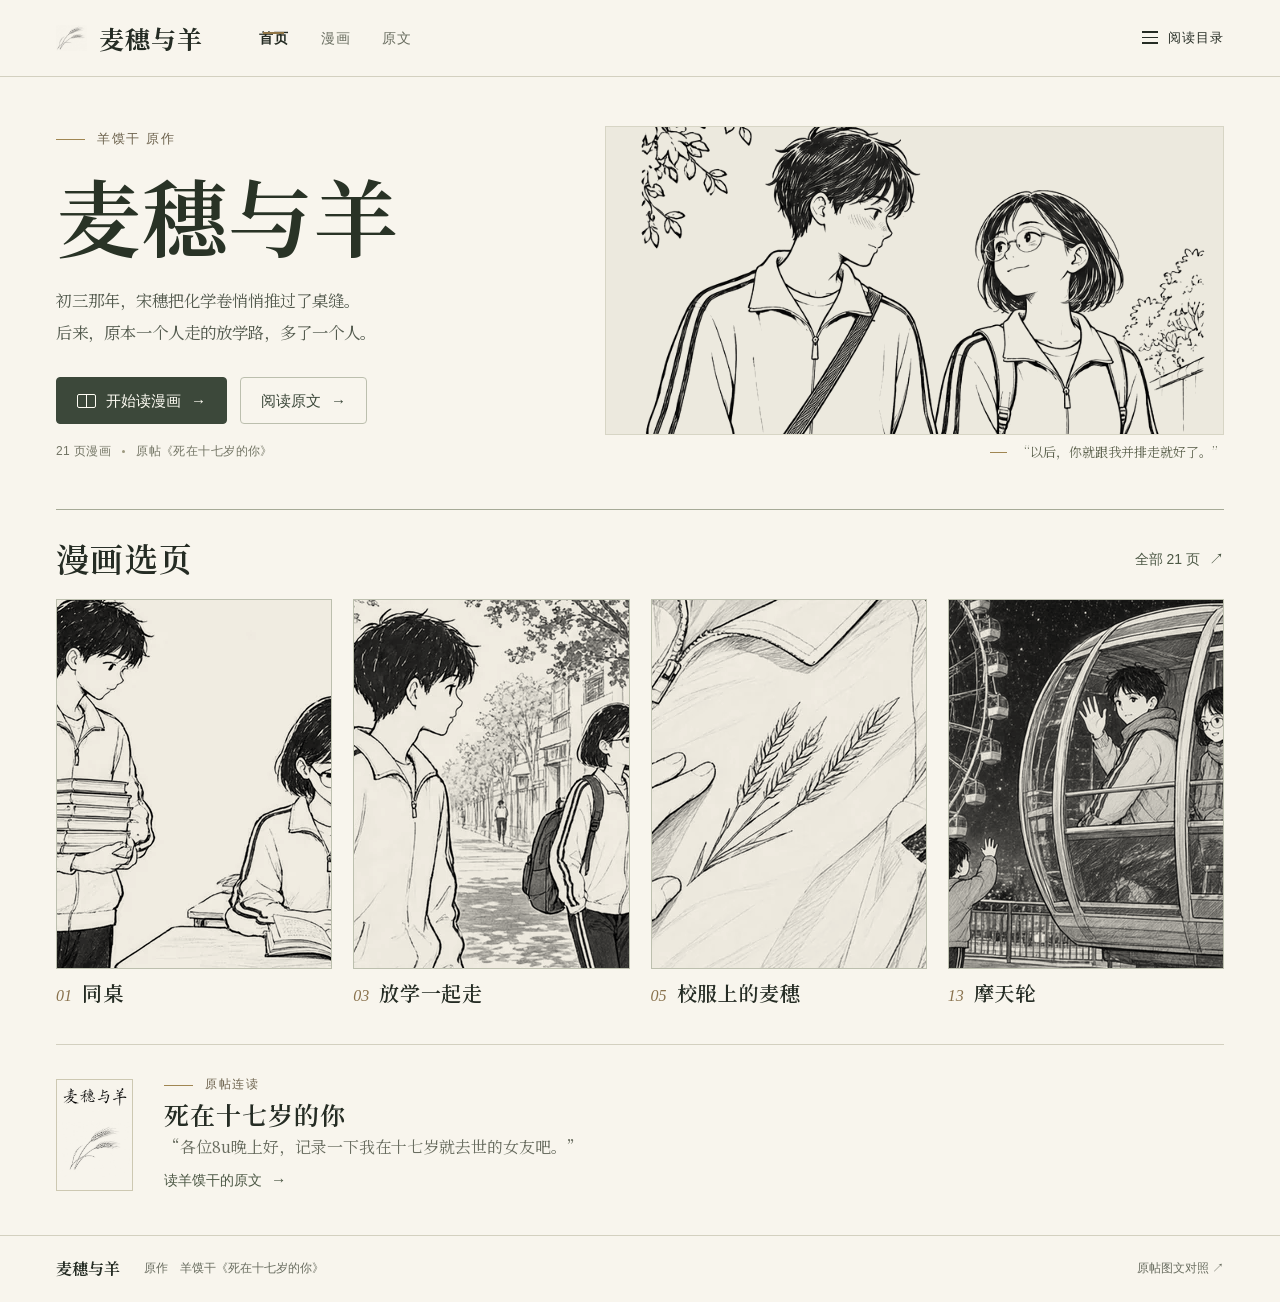
==== index.html @ 41714033 "Publish 麦穗与羊 comic and original story reader" ====
<!doctype html>
<html lang="zh-CN">
<head>
  <meta charset="utf-8">
  <meta name="viewport" content="width=device-width, initial-scale=1, viewport-fit=cover">
  <meta name="theme-color" content="#f8f5ed">
  <meta name="description" content="在线阅读《麦穗与羊》全本六格漫画与羊馍干的原帖《死在十七岁的你》。">
  <meta property="og:title" content="麦穗与羊 · 图文读本">
  <meta property="og:description" content="从一张化学卷，到两个人的放学路。读完整漫画，也读杨沫写下的故事。">
  <meta property="og:image" content="https://jiayang-buaa.github.io/maisu-yu-yang/media/hero.webp">
  <title>麦穗与羊 · 图文读本</title>
  <link rel="icon" href="./media/wheat.webp" type="image/webp">
  <link rel="stylesheet" href="./reader.css">
  <script defer src="./reader.js"></script>
</head>
<body>
  <a class="skip" href="#main">跳到正文</a>
  <header class="mast">
    <div class="wrap mast-inner">
      <a class="brand" href="#home" aria-label="麦穗与羊首页"><img src="./media/wheat.webp" alt=""><span>麦穗与羊</span></a>
      <nav class="site-nav" aria-label="主导航">
        <a href="#home" data-nav="home" aria-current="page">首页</a>
        <a href="#comic/1" data-nav="comic" data-resume="comic">漫画</a>
        <a href="#text/1" data-nav="text" data-resume="text">原文</a>
      </nav>
      <button class="toc-trigger" type="button" aria-label="阅读目录" data-open-toc><i class="list-icon" aria-hidden="true"></i><span>阅读目录</span></button>
    </div>
  </header>
  <main id="main" tabindex="-1">
    <div id="home">
      <section class="hero wrap" aria-labelledby="book-title">
        <div class="hero-copy">
          <p class="byline"><span></span>羊馍干 原作</p>
          <h1 id="book-title">麦穗与羊</h1>
          <p class="intro">初三那年，宋穗把化学卷悄悄推过了桌缝。<br class="wide">后来，原本一个人走的放学路，多了一个人。</p>
          <div class="actions">
            <a class="primary" href="#comic/1" data-resume="comic"><i class="book-icon" aria-hidden="true"></i><span data-comic-label>开始读漫画</span><span aria-hidden="true">→</span></a>
            <a class="secondary" href="#text/1" data-resume="text"><span data-text-label>阅读原文</span><span aria-hidden="true">→</span></a>
          </div>
          <p class="hero-facts">21 页漫画<span></span>原帖《死在十七岁的你》</p>
        </div>
        <figure class="hero-art">
          <div class="hero-image"><img src="./media/hero.webp" width="768" height="512" alt="放学时，杨沫和宋穗背着书包并排走在树下。" fetchpriority="high"></div>
          <figcaption><span class="quote-rule"></span>“以后，你就跟我并排走就好了。”</figcaption>
        </figure>
      </section>
      <section class="shelf wrap" aria-labelledby="shelf-title">
        <div class="section-head"><h2 id="shelf-title">漫画选页</h2><button class="text-link" data-open-toc="comic">全部 21 页 <span aria-hidden="true">↗</span></button></div>
        <div class="cards" id="cards"></div>
      </section>
      <section class="original-note wrap" aria-labelledby="original-title">
        <img src="./media/cover.webp" class="cover" width="971" height="1619" loading="lazy" alt="《麦穗与羊》麦穗线稿封面">
        <div><p class="byline"><span></span>原帖连读</p><h2 id="original-title">死在十七岁的你</h2>
        <blockquote>“各位8u晚上好，记录一下我在十七岁就去世的女友吧。”</blockquote>
        <a class="text-link" href="#text/1" data-resume="text">读羊馍干的原文 <span aria-hidden="true">→</span></a></div>
      </section>
    </div>
    <section id="reader" class="wrap reader" hidden aria-label="阅读器"></section>
    <noscript><p class="wrap">漫画与文字阅读器需要启用 JavaScript。也可以直接打开<a href="./facsimile/index.html">原帖图文连读版</a>。</p></noscript>
  </main>
  <footer class="foot"><div class="wrap"><span>麦穗与羊</span><span>原作　羊馍干《死在十七岁的你》</span><a href="./facsimile/index.html">原帖图文对照 ↗</a></div></footer>
  <dialog id="toc" class="toc" aria-labelledby="toc-title">
    <div class="dialog-heading"><h2 id="toc-title">阅读目录</h2><button class="cross" data-close="toc" aria-label="关闭目录">×</button></div>
    <div class="tabs" aria-label="目录类型"><button data-tab="comic">漫画</button><button data-tab="text">原文</button></div>
    <div class="toc-entries" id="toc-entries"></div>
  </dialog>
  <dialog id="zoom" class="zoom" aria-label="漫画原图">
    <div class="zoom-tools"><button id="scale" type="button">放大</button><button data-close="zoom" type="button">关闭 ×</button></div>
    <div class="zoom-scroll"><img id="zoom-page" alt=""></div>
  </dialog>
</body>
</html>
---- reader.css ----
@font-face{font-family:WheatTitle;src:url('media/type/title.woff2') format('woff2');font-weight:400 700;font-display:swap}
@font-face{font-family:WheatBody;src:url('media/type/body.woff2') format('woff2');font-weight:400;font-display:swap}
:root{--paper:#f8f5ed;--paper2:#f0ebdf;--ink:#252c24;--quiet:#696d60;--fine:#d3d0c0;--olive:#3c483a;--grain:#927646;--serif:WheatTitle,"Songti SC","STSong","Noto Serif CJK SC",SimSun,serif;--bodyserif:"Songti SC","Noto Serif CJK SC","STSong",SimSun,serif;--ui:-apple-system,BlinkMacSystemFont,"Segoe UI","Microsoft YaHei",sans-serif;color-scheme:light}
*{box-sizing:border-box}body{margin:0;background:var(--paper);color:var(--ink);font:16px/1.6 var(--ui);-webkit-font-smoothing:antialiased}img{max-width:100%;display:block}a{color:inherit;text-decoration:none}button{font:inherit;color:inherit;cursor:pointer}button:disabled{cursor:default;opacity:.4}button,a{touch-action:manipulation}button:focus-visible,a:focus-visible{outline:3px solid #a87529;outline-offset:4px}button{background:none;border:0}h1,h2,h3,p,figure,blockquote{margin:0}h1,h2,h3{font-family:var(--serif)}[hidden]{display:none!important}.wrap{width:min(1240px,calc(100% - 112px));margin-inline:auto}.skip{position:fixed;top:-100px;left:8px;z-index:10;background:white;padding:8px}.skip:focus{top:8px}#main:focus{outline:0}
.mast{border-bottom:1px solid var(--fine)}.mast-inner{height:76px;display:flex;align-items:center;gap:56px}.brand{display:inline-flex;align-items:center;gap:12px;font:700 25px/1 var(--serif);letter-spacing:.04em;white-space:nowrap}.brand img{width:31px;height:38px;object-fit:contain;mix-blend-mode:multiply}.site-nav{display:flex;align-items:center;gap:32px;align-self:stretch}.site-nav>a{position:relative;display:grid;place-items:center;font-size:14px;color:var(--quiet);letter-spacing:.06em}.site-nav>a[aria-current]{color:var(--ink);font-weight:650}.site-nav>a[aria-current]:after{content:"";position:absolute;background:var(--grain);height:2px;bottom:15px;left:15%;right:15%}.toc-trigger{margin-left:auto;display:flex;align-items:center;gap:10px;font-size:13px;letter-spacing:.07em;padding:8px 0 8px 12px}.list-icon{width:16px;height:13px;background:repeating-linear-gradient(to bottom,currentColor 0 1.5px,transparent 1.5px 5.5px);display:inline-block}.book-icon{width:19px;height:14px;border:1.4px solid currentColor;border-radius:2px;position:relative;display:inline-block}.book-icon:after{content:"";position:absolute;top:-1px;bottom:-1px;left:48%;border-left:1px solid currentColor}
.hero{display:grid;grid-template-columns:.89fr 1.11fr;align-items:center;column-gap:4.5%;padding-top:40px;padding-bottom:39px}.hero-copy{padding:12px 0 9px}.byline{display:flex;align-items:center;gap:12px;font-size:13px;color:#6d634e;letter-spacing:.13em}.byline span,.quote-rule{display:inline-block;width:29px;height:1px;background:#a08652}.hero h1{font-size:clamp(68px,6.6vw,100px);line-height:1.25;letter-spacing:.025em;font-weight:650;margin:12px 0 18px;color:#293326}.intro{color:#555c50;font-family:var(--bodyserif);font-size:clamp(16px,1.28vw,20px);line-height:1.95}.actions{display:flex;align-items:center;gap:13px;margin-top:28px}.primary,.secondary{border-radius:4px;display:inline-flex;align-items:center;justify-content:center;gap:10px;min-height:47px;padding:10px 20px;font-size:15px;font-weight:550}.primary{background:var(--olive);color:#fffdf4;border:1px solid var(--olive)}.secondary{border:1px solid #bcbfae;color:var(--olive)}.secondary:hover,.toc-trigger:hover,.text-link:hover{color:#805c22}.primary:hover{background:#2b372a}.hero-facts{display:flex;align-items:center;gap:11px;margin-top:18px;color:#737565;font-size:12px;letter-spacing:.035em}.hero-facts span{height:3px;width:3px;border-radius:50%;background:#9b987f}.hero-art{align-self:center;padding-top:2px}.hero-image{overflow:hidden;background:#ece9de;border:1px solid #d7d5c5;position:relative}.hero-image img{width:100%;height:clamp(270px,24vw,355px);object-fit:cover;object-position:50% 51%;mix-blend-mode:multiply;filter:contrast(1.08)}.hero-art figcaption{display:flex;justify-content:flex-end;align-items:center;gap:10px;margin-top:7px;font-family:var(--bodyserif);color:#606551;font-size:13px}.quote-rule{width:17px}
.shelf{border-top:1px solid #a6aa97;padding:26px 0 37px}.section-head{display:flex;align-items:center;justify-content:space-between;gap:15px;margin-bottom:18px}.section-head h2,.original-note h2{font-size:clamp(30px,2.6vw,40px);font-weight:620;letter-spacing:.04em;line-height:1.35}.text-link{display:inline-flex;align-items:center;gap:9px;font-size:14px;padding:2px 0;color:#4c5845}.text-link span{font-family:var(--ui);font-size:1.1em}.cards{display:grid;grid-template-columns:repeat(4,minmax(0,1fr));gap:21px}.card{min-width:0;display:block}.card-art{border:1px solid #bcbfae;background:#f2eee3;overflow:hidden}.card-art img{width:100%;aspect-ratio:1.85;object-fit:cover;object-position:50% 44%;mix-blend-mode:multiply;transition:transform .25s}.card:hover img{transform:scale(1.035)}.card-label{display:flex;align-items:baseline;gap:10px;margin-top:10px}.card-label small{font:italic 16px/1 Georgia,serif;color:#89724d}.card-label strong{font:600 20px/1.4 var(--serif);letter-spacing:.035em}.original-note{border-top:1px solid var(--fine);padding:30px 0 40px;display:flex;align-items:center;gap:31px}.original-note .cover{width:77px;height:112px;object-fit:cover;border:1px solid var(--fine);mix-blend-mode:multiply}.original-note .byline{font-size:12px}.original-note h2{font-size:25px;margin:3px 0 2px}.original-note blockquote{font:16px/1.75 var(--bodyserif);color:var(--quiet)}.original-note .text-link{margin-top:5px}.foot{border-top:1px solid var(--fine);color:var(--quiet)}.foot .wrap{min-height:66px;display:flex;gap:24px;align-items:center;font-size:12px}.foot .wrap>span:first-child{font:650 16px var(--serif);color:var(--ink)}.foot a{margin-left:auto}
.reader{padding:25px 0 52px;min-height:70vh}.reader-shell{width:min(100%,900px);margin:auto}.read-head,.read-bottom{display:flex;align-items:center;justify-content:space-between;gap:12px}.read-head{padding:0 0 16px}.crumbs{font-size:13px;color:var(--quiet);display:flex;align-items:baseline;gap:8px;flex-wrap:wrap}.crumbs b{color:var(--ink);font-weight:600}.tools,.paging,.text-options{display:flex;align-items:center;gap:8px}.rd-button{border:1px solid #c9c9b9;border-radius:4px;background:#faf8f1;display:inline-flex;align-items:center;justify-content:center;min-height:37px;padding:5px 12px;gap:5px;font-size:13px;white-space:nowrap}.rd-button:hover:not(:disabled){background:#eae8dc}.comic-sheet{display:block;cursor:zoom-in;padding:0;width:100%;border:1px solid #d1d0c2;background:white}.comic-sheet img{width:100%;height:auto}.read-bottom{padding:20px 0 6px}.read-bottom .meter{font:15px Georgia,serif;color:var(--quiet)}.meter span{font-family:var(--ui);font-size:12px;margin-left:4px}.text-shell{width:min(100%,820px);margin:auto}.prose{background:#fdfbf6;border:1px solid var(--fine);padding:clamp(23px,5vw,66px);font-family:var(--bodyserif);font-size:var(--reading-size,20px);color:#292c27}.prose h1{font-size:clamp(28px,4vw,44px);line-height:1.4;margin:5px 0 22px;font-weight:620}.prose .section-mark{font:12px/1.5 var(--ui);color:var(--grain);letter-spacing:.10em}.prose p{line-height:1.97;letter-spacing:.025em;margin:0 0 .92em;white-space:pre-line;overflow-wrap:anywhere}.prose figure{margin:16px auto 27px;max-width:490px}.prose figure img{width:100%;mix-blend-mode:multiply}.prose figcaption{font-size:12px;color:var(--quiet);text-align:center}.text-options .rd-button{min-width:38px}.read-source{font-size:13px;color:var(--quiet);text-decoration:underline;text-underline-offset:3px}.rd-info{text-align:center;letter-spacing:.03em;font-size:12px;color:var(--quiet);margin-top:18px}.load-error{padding:35px 0}.load-error button{text-decoration:underline}
dialog{border:0;color:var(--ink);padding:0}dialog::backdrop{background:rgba(25,31,24,.46)}body:has(dialog[open]){overflow:hidden}.toc{width:min(610px,calc(100% - 26px));max-height:85dvh;border-radius:7px;background:var(--paper);box-shadow:0 18px 80px #15180b33}.dialog-heading{display:flex;justify-content:space-between;align-items:center;padding:20px 26px 5px}.dialog-heading h2{font-size:27px}.cross{font-size:28px;line-height:1;width:36px;height:36px}.tabs{margin:10px 26px 0;border-bottom:1px solid var(--fine);display:flex;gap:24px}.tabs button{padding:6px 3px 8px;color:var(--quiet)}.tabs [aria-pressed=true]{color:var(--ink);border-bottom:2px solid var(--grain)}.toc-entries{padding:10px 18px 20px;display:grid;grid-template-columns:repeat(2,minmax(0,1fr));gap:2px 8px;max-height:calc(85dvh - 135px);overflow:auto}.toc-entry{display:flex;gap:10px;align-items:center;padding:9px 7px;border-bottom:1px solid #deddd2;font-size:14px}.toc-entry:hover,.toc-entry[aria-current]{background:#ebe9dc}.toc-entry em{font:italic 14px Georgia,serif;color:var(--grain)}.toc-entry img{width:36px;height:40px;object-fit:cover;border:1px solid var(--fine)}.zoom{background:#292d29;color:white;width:100vw;max-width:100vw;height:100dvh;max-height:100dvh;margin:0}.zoom-tools{height:49px;display:flex;align-items:center;justify-content:flex-end;gap:10px;padding:0 15px}.zoom-tools button{border:1px solid #73796e;border-radius:3px;padding:3px 12px}.zoom-scroll{height:calc(100% - 49px);overflow:auto}.zoom-scroll img{display:block;width:auto;height:auto;max-width:100%;max-height:100%;margin:auto}.zoom-scroll.enlarged img{width:1760px;max-width:none;max-height:none}.read-error{display:block;min-height:160px;padding:40px;color:var(--quiet)}
@media(max-width:960px){.wrap{width:calc(100% - 64px)}.hero{column-gap:5%;padding:30px 0}.hero h1{font-size:clamp(51px,7.6vw,74px)}.wide{display:none}.hero-image img{height:28vw;min-height:245px}.cards{gap:12px}.card-label strong{font-size:17px}.mast-inner{gap:35px}.intro{font-size:16px}.actions{gap:9px}.primary,.secondary{padding:9px 13px}}
@media(max-width:700px){.wrap{width:calc(100% - 36px)}.mast-inner{height:60px;gap:15px}.brand{font-size:18px;gap:4px}.brand img{width:23px;height:28px}.site-nav{gap:14px;margin-left:auto}.site-nav>a{font-size:12px}.site-nav>a[aria-current]:after{bottom:9px}.toc-trigger{margin-left:0;padding:7px 2px;min-width:28px;justify-content:center}.toc-trigger span{display:none}.hero{grid-template-columns:1fr;gap:21px;padding:24px 0 24px}.hero-copy{padding:0}.hero h1{font-size:clamp(55px,11vw,74px);line-height:1.15;margin:10px 0 12px}.byline{font-size:12px}.intro{font-size:16px;line-height:1.8}.actions{margin-top:18px}.primary,.secondary{min-height:43px;font-size:14px;padding-inline:15px}.hero-facts{font-size:11px;margin-top:11px}.hero-image img{height:clamp(185px,48vw,275px);min-height:0;object-position:50% 49%}.hero-art figcaption{font-size:12px}.shelf{padding:19px 0 25px}.section-head{margin-bottom:13px}.section-head h2{font-size:28px}.cards{grid-template-columns:1fr 1fr;gap:16px 12px}.card-art img{aspect-ratio:1.65}.card-label{gap:7px;margin-top:5px}.card-label strong{font-size:17px}.text-link{font-size:13px}.original-note{gap:15px;padding:22px 0}.original-note .cover{width:62px;height:92px}.original-note blockquote{font-size:14px}.original-note h2{font-size:23px}.foot .wrap{gap:8px 15px;min-height:64px;flex-wrap:wrap;padding:12px 0}.foot .wrap>span:first-child{display:none}.foot a{margin-left:0}.reader.wrap{width:calc(100% - 16px);padding-top:13px}.read-head{padding:0 4px 10px;align-items:flex-start;flex-wrap:wrap}.tools{gap:4px}.rd-button{font-size:12px;padding:4px 8px;min-height:33px}.read-bottom{gap:5px;padding:14px 3px}.crumbs{font-size:12px;align-self:center}.prose{padding:25px 17px;border:0}.text-shell>.read-head{gap:7px}.text-options{gap:4px}.text-options .rd-button{min-width:31px}.read-source{font-size:12px}.dialog-heading{padding:15px 16px 4px}.tabs{margin-inline:16px}.toc-entries{padding:8px 9px 14px;gap:0 5px}.toc-entry{font-size:13px;gap:6px}.toc-entry img{width:27px;height:33px}.read-bottom .meter{font-size:13px}}
@media(prefers-reduced-motion:reduce){*{scroll-behavior:auto!important;transition:none!important}}
.prose p,.intro,.hero-art figcaption,.original-note blockquote{font-family:WheatBody,var(--bodyserif)}
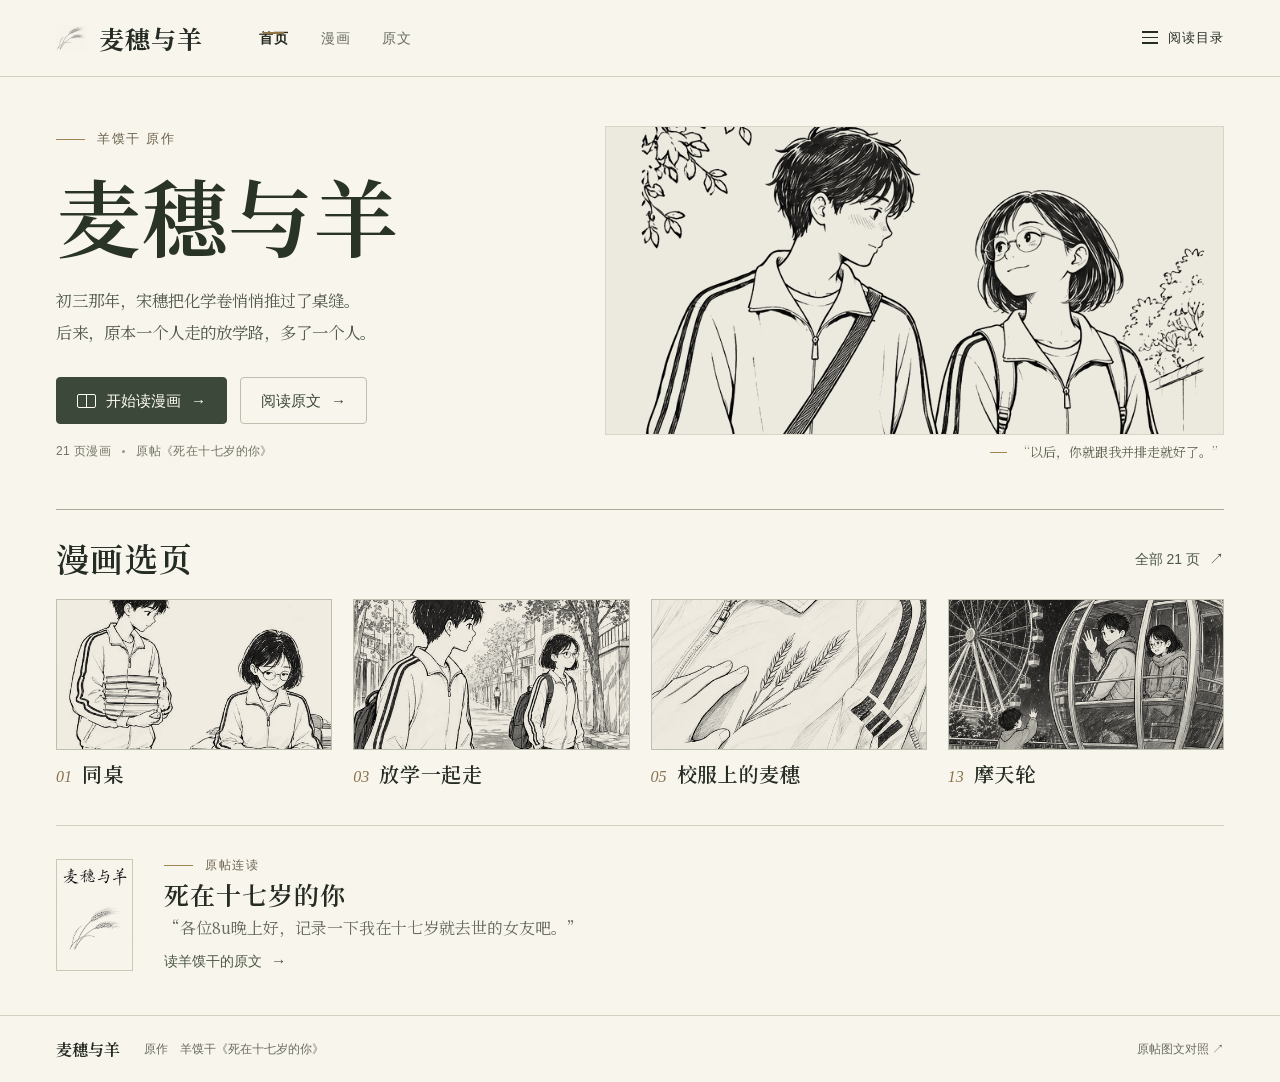
==== commit 2435c162: "Preserve image proportions across screen sizes" ====
--- a/index.html
+++ b/index.html
@@ -10,7 +10,7 @@
   <meta property="og:image" content="https://jiayang-buaa.github.io/maisu-yu-yang/media/hero.webp">
   <title>麦穗与羊 · 图文读本</title>
   <link rel="icon" href="./media/wheat.webp" type="image/webp">
-  <link rel="stylesheet" href="./reader.css">
+  <link rel="stylesheet" href="./reader.css?v=2">
   <script defer src="./reader.js"></script>
 </head>
 <body>
--- a/reader.css
+++ b/reader.css
@@ -1,7 +1,7 @@
 @font-face{font-family:WheatTitle;src:url('media/type/title.woff2') format('woff2');font-weight:400 700;font-display:swap}
 @font-face{font-family:WheatBody;src:url('media/type/body.woff2') format('woff2');font-weight:400;font-display:swap}
 :root{--paper:#f8f5ed;--paper2:#f0ebdf;--ink:#252c24;--quiet:#696d60;--fine:#d3d0c0;--olive:#3c483a;--grain:#927646;--serif:WheatTitle,"Songti SC","STSong","Noto Serif CJK SC",SimSun,serif;--bodyserif:"Songti SC","Noto Serif CJK SC","STSong",SimSun,serif;--ui:-apple-system,BlinkMacSystemFont,"Segoe UI","Microsoft YaHei",sans-serif;color-scheme:light}
-*{box-sizing:border-box}body{margin:0;background:var(--paper);color:var(--ink);font:16px/1.6 var(--ui);-webkit-font-smoothing:antialiased}img{max-width:100%;display:block}a{color:inherit;text-decoration:none}button{font:inherit;color:inherit;cursor:pointer}button:disabled{cursor:default;opacity:.4}button,a{touch-action:manipulation}button:focus-visible,a:focus-visible{outline:3px solid #a87529;outline-offset:4px}button{background:none;border:0}h1,h2,h3,p,figure,blockquote{margin:0}h1,h2,h3{font-family:var(--serif)}[hidden]{display:none!important}.wrap{width:min(1240px,calc(100% - 112px));margin-inline:auto}.skip{position:fixed;top:-100px;left:8px;z-index:10;background:white;padding:8px}.skip:focus{top:8px}#main:focus{outline:0}
+*{box-sizing:border-box}body{margin:0;background:var(--paper);color:var(--ink);font:16px/1.6 var(--ui);-webkit-font-smoothing:antialiased}img{max-width:100%;height:auto;display:block}a{color:inherit;text-decoration:none}button{font:inherit;color:inherit;cursor:pointer}button:disabled{cursor:default;opacity:.4}button,a{touch-action:manipulation}button:focus-visible,a:focus-visible{outline:3px solid #a87529;outline-offset:4px}button{background:none;border:0}h1,h2,h3,p,figure,blockquote{margin:0}h1,h2,h3{font-family:var(--serif)}[hidden]{display:none!important}.wrap{width:min(1240px,calc(100% - 112px));margin-inline:auto}.skip{position:fixed;top:-100px;left:8px;z-index:10;background:white;padding:8px}.skip:focus{top:8px}#main:focus{outline:0}
 .mast{border-bottom:1px solid var(--fine)}.mast-inner{height:76px;display:flex;align-items:center;gap:56px}.brand{display:inline-flex;align-items:center;gap:12px;font:700 25px/1 var(--serif);letter-spacing:.04em;white-space:nowrap}.brand img{width:31px;height:38px;object-fit:contain;mix-blend-mode:multiply}.site-nav{display:flex;align-items:center;gap:32px;align-self:stretch}.site-nav>a{position:relative;display:grid;place-items:center;font-size:14px;color:var(--quiet);letter-spacing:.06em}.site-nav>a[aria-current]{color:var(--ink);font-weight:650}.site-nav>a[aria-current]:after{content:"";position:absolute;background:var(--grain);height:2px;bottom:15px;left:15%;right:15%}.toc-trigger{margin-left:auto;display:flex;align-items:center;gap:10px;font-size:13px;letter-spacing:.07em;padding:8px 0 8px 12px}.list-icon{width:16px;height:13px;background:repeating-linear-gradient(to bottom,currentColor 0 1.5px,transparent 1.5px 5.5px);display:inline-block}.book-icon{width:19px;height:14px;border:1.4px solid currentColor;border-radius:2px;position:relative;display:inline-block}.book-icon:after{content:"";position:absolute;top:-1px;bottom:-1px;left:48%;border-left:1px solid currentColor}
 .hero{display:grid;grid-template-columns:.89fr 1.11fr;align-items:center;column-gap:4.5%;padding-top:40px;padding-bottom:39px}.hero-copy{padding:12px 0 9px}.byline{display:flex;align-items:center;gap:12px;font-size:13px;color:#6d634e;letter-spacing:.13em}.byline span,.quote-rule{display:inline-block;width:29px;height:1px;background:#a08652}.hero h1{font-size:clamp(68px,6.6vw,100px);line-height:1.25;letter-spacing:.025em;font-weight:650;margin:12px 0 18px;color:#293326}.intro{color:#555c50;font-family:var(--bodyserif);font-size:clamp(16px,1.28vw,20px);line-height:1.95}.actions{display:flex;align-items:center;gap:13px;margin-top:28px}.primary,.secondary{border-radius:4px;display:inline-flex;align-items:center;justify-content:center;gap:10px;min-height:47px;padding:10px 20px;font-size:15px;font-weight:550}.primary{background:var(--olive);color:#fffdf4;border:1px solid var(--olive)}.secondary{border:1px solid #bcbfae;color:var(--olive)}.secondary:hover,.toc-trigger:hover,.text-link:hover{color:#805c22}.primary:hover{background:#2b372a}.hero-facts{display:flex;align-items:center;gap:11px;margin-top:18px;color:#737565;font-size:12px;letter-spacing:.035em}.hero-facts span{height:3px;width:3px;border-radius:50%;background:#9b987f}.hero-art{align-self:center;padding-top:2px}.hero-image{overflow:hidden;background:#ece9de;border:1px solid #d7d5c5;position:relative}.hero-image img{width:100%;height:clamp(270px,24vw,355px);object-fit:cover;object-position:50% 51%;mix-blend-mode:multiply;filter:contrast(1.08)}.hero-art figcaption{display:flex;justify-content:flex-end;align-items:center;gap:10px;margin-top:7px;font-family:var(--bodyserif);color:#606551;font-size:13px}.quote-rule{width:17px}
 .shelf{border-top:1px solid #a6aa97;padding:26px 0 37px}.section-head{display:flex;align-items:center;justify-content:space-between;gap:15px;margin-bottom:18px}.section-head h2,.original-note h2{font-size:clamp(30px,2.6vw,40px);font-weight:620;letter-spacing:.04em;line-height:1.35}.text-link{display:inline-flex;align-items:center;gap:9px;font-size:14px;padding:2px 0;color:#4c5845}.text-link span{font-family:var(--ui);font-size:1.1em}.cards{display:grid;grid-template-columns:repeat(4,minmax(0,1fr));gap:21px}.card{min-width:0;display:block}.card-art{border:1px solid #bcbfae;background:#f2eee3;overflow:hidden}.card-art img{width:100%;aspect-ratio:1.85;object-fit:cover;object-position:50% 44%;mix-blend-mode:multiply;transition:transform .25s}.card:hover img{transform:scale(1.035)}.card-label{display:flex;align-items:baseline;gap:10px;margin-top:10px}.card-label small{font:italic 16px/1 Georgia,serif;color:#89724d}.card-label strong{font:600 20px/1.4 var(--serif);letter-spacing:.035em}.original-note{border-top:1px solid var(--fine);padding:30px 0 40px;display:flex;align-items:center;gap:31px}.original-note .cover{width:77px;height:112px;object-fit:cover;border:1px solid var(--fine);mix-blend-mode:multiply}.original-note .byline{font-size:12px}.original-note h2{font-size:25px;margin:3px 0 2px}.original-note blockquote{font:16px/1.75 var(--bodyserif);color:var(--quiet)}.original-note .text-link{margin-top:5px}.foot{border-top:1px solid var(--fine);color:var(--quiet)}.foot .wrap{min-height:66px;display:flex;gap:24px;align-items:center;font-size:12px}.foot .wrap>span:first-child{font:650 16px var(--serif);color:var(--ink)}.foot a{margin-left:auto}
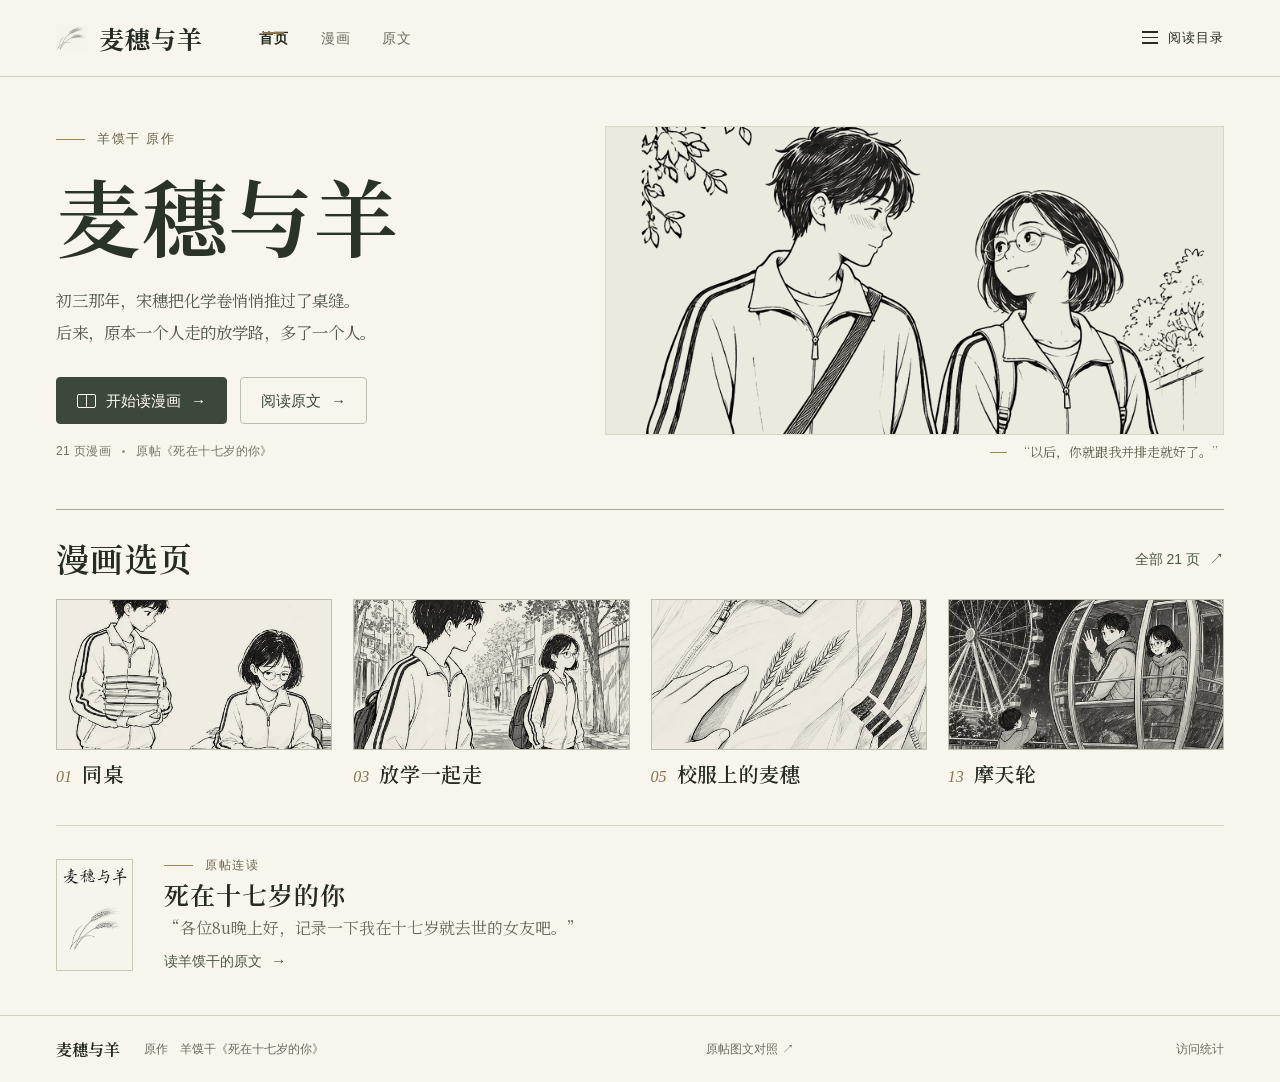
==== commit 48fdf07b: "Add aggregate reader statistics and daily dashboard" ====
--- a/index.html
+++ b/index.html
@@ -10,8 +10,9 @@
   <meta property="og:image" content="https://jiayang-buaa.github.io/maisu-yu-yang/media/hero.webp">
   <title>麦穗与羊 · 图文读本</title>
   <link rel="icon" href="./media/wheat.webp" type="image/webp">
-  <link rel="stylesheet" href="./reader.css?v=2">
-  <script defer src="./reader.js"></script>
+  <link rel="stylesheet" href="./reader.css?v=4">
+  <script defer src="./reader.js?v=5"></script>
+  <script defer src="./analytics.js?v=1"></script>
 </head>
 <body>
   <a class="skip" href="#main">跳到正文</a>
@@ -58,7 +59,7 @@
     <section id="reader" class="wrap reader" hidden aria-label="阅读器"></section>
     <noscript><p class="wrap">漫画与文字阅读器需要启用 JavaScript。也可以直接打开<a href="./facsimile/index.html">原帖图文连读版</a>。</p></noscript>
   </main>
-  <footer class="foot"><div class="wrap"><span>麦穗与羊</span><span>原作　羊馍干《死在十七岁的你》</span><a href="./facsimile/index.html">原帖图文对照 ↗</a></div></footer>
+  <footer class="foot"><div class="wrap"><span>麦穗与羊</span><span>原作　羊馍干《死在十七岁的你》</span><a href="./facsimile/index.html">原帖图文对照 ↗</a><a href="./stats.html">访问统计</a></div></footer>
   <dialog id="toc" class="toc" aria-labelledby="toc-title">
     <div class="dialog-heading"><h2 id="toc-title">阅读目录</h2><button class="cross" data-close="toc" aria-label="关闭目录">×</button></div>
     <div class="tabs" aria-label="目录类型"><button data-tab="comic">漫画</button><button data-tab="text">原文</button></div>
--- a/reader.css
+++ b/reader.css
@@ -11,3 +11,5 @@
 @media(max-width:700px){.wrap{width:calc(100% - 36px)}.mast-inner{height:60px;gap:15px}.brand{font-size:18px;gap:4px}.brand img{width:23px;height:28px}.site-nav{gap:14px;margin-left:auto}.site-nav>a{font-size:12px}.site-nav>a[aria-current]:after{bottom:9px}.toc-trigger{margin-left:0;padding:7px 2px;min-width:28px;justify-content:center}.toc-trigger span{display:none}.hero{grid-template-columns:1fr;gap:21px;padding:24px 0 24px}.hero-copy{padding:0}.hero h1{font-size:clamp(55px,11vw,74px);line-height:1.15;margin:10px 0 12px}.byline{font-size:12px}.intro{font-size:16px;line-height:1.8}.actions{margin-top:18px}.primary,.secondary{min-height:43px;font-size:14px;padding-inline:15px}.hero-facts{font-size:11px;margin-top:11px}.hero-image img{height:clamp(185px,48vw,275px);min-height:0;object-position:50% 49%}.hero-art figcaption{font-size:12px}.shelf{padding:19px 0 25px}.section-head{margin-bottom:13px}.section-head h2{font-size:28px}.cards{grid-template-columns:1fr 1fr;gap:16px 12px}.card-art img{aspect-ratio:1.65}.card-label{gap:7px;margin-top:5px}.card-label strong{font-size:17px}.text-link{font-size:13px}.original-note{gap:15px;padding:22px 0}.original-note .cover{width:62px;height:92px}.original-note blockquote{font-size:14px}.original-note h2{font-size:23px}.foot .wrap{gap:8px 15px;min-height:64px;flex-wrap:wrap;padding:12px 0}.foot .wrap>span:first-child{display:none}.foot a{margin-left:0}.reader.wrap{width:calc(100% - 16px);padding-top:13px}.read-head{padding:0 4px 10px;align-items:flex-start;flex-wrap:wrap}.tools{gap:4px}.rd-button{font-size:12px;padding:4px 8px;min-height:33px}.read-bottom{gap:5px;padding:14px 3px}.crumbs{font-size:12px;align-self:center}.prose{padding:25px 17px;border:0}.text-shell>.read-head{gap:7px}.text-options{gap:4px}.text-options .rd-button{min-width:31px}.read-source{font-size:12px}.dialog-heading{padding:15px 16px 4px}.tabs{margin-inline:16px}.toc-entries{padding:8px 9px 14px;gap:0 5px}.toc-entry{font-size:13px;gap:6px}.toc-entry img{width:27px;height:33px}.read-bottom .meter{font-size:13px}}
 @media(prefers-reduced-motion:reduce){*{scroll-behavior:auto!important;transition:none!important}}
 .prose p,.intro,.hero-art figcaption,.original-note blockquote{font-family:WheatBody,var(--bodyserif)}
+
+.text-section{scroll-margin-top:24px}.text-section+.text-section{border-top:1px solid var(--fine);margin-top:60px;padding-top:40px}.text-section h2{font-family:var(--serif);font-size:1.5em;margin:12px 0 26px}
